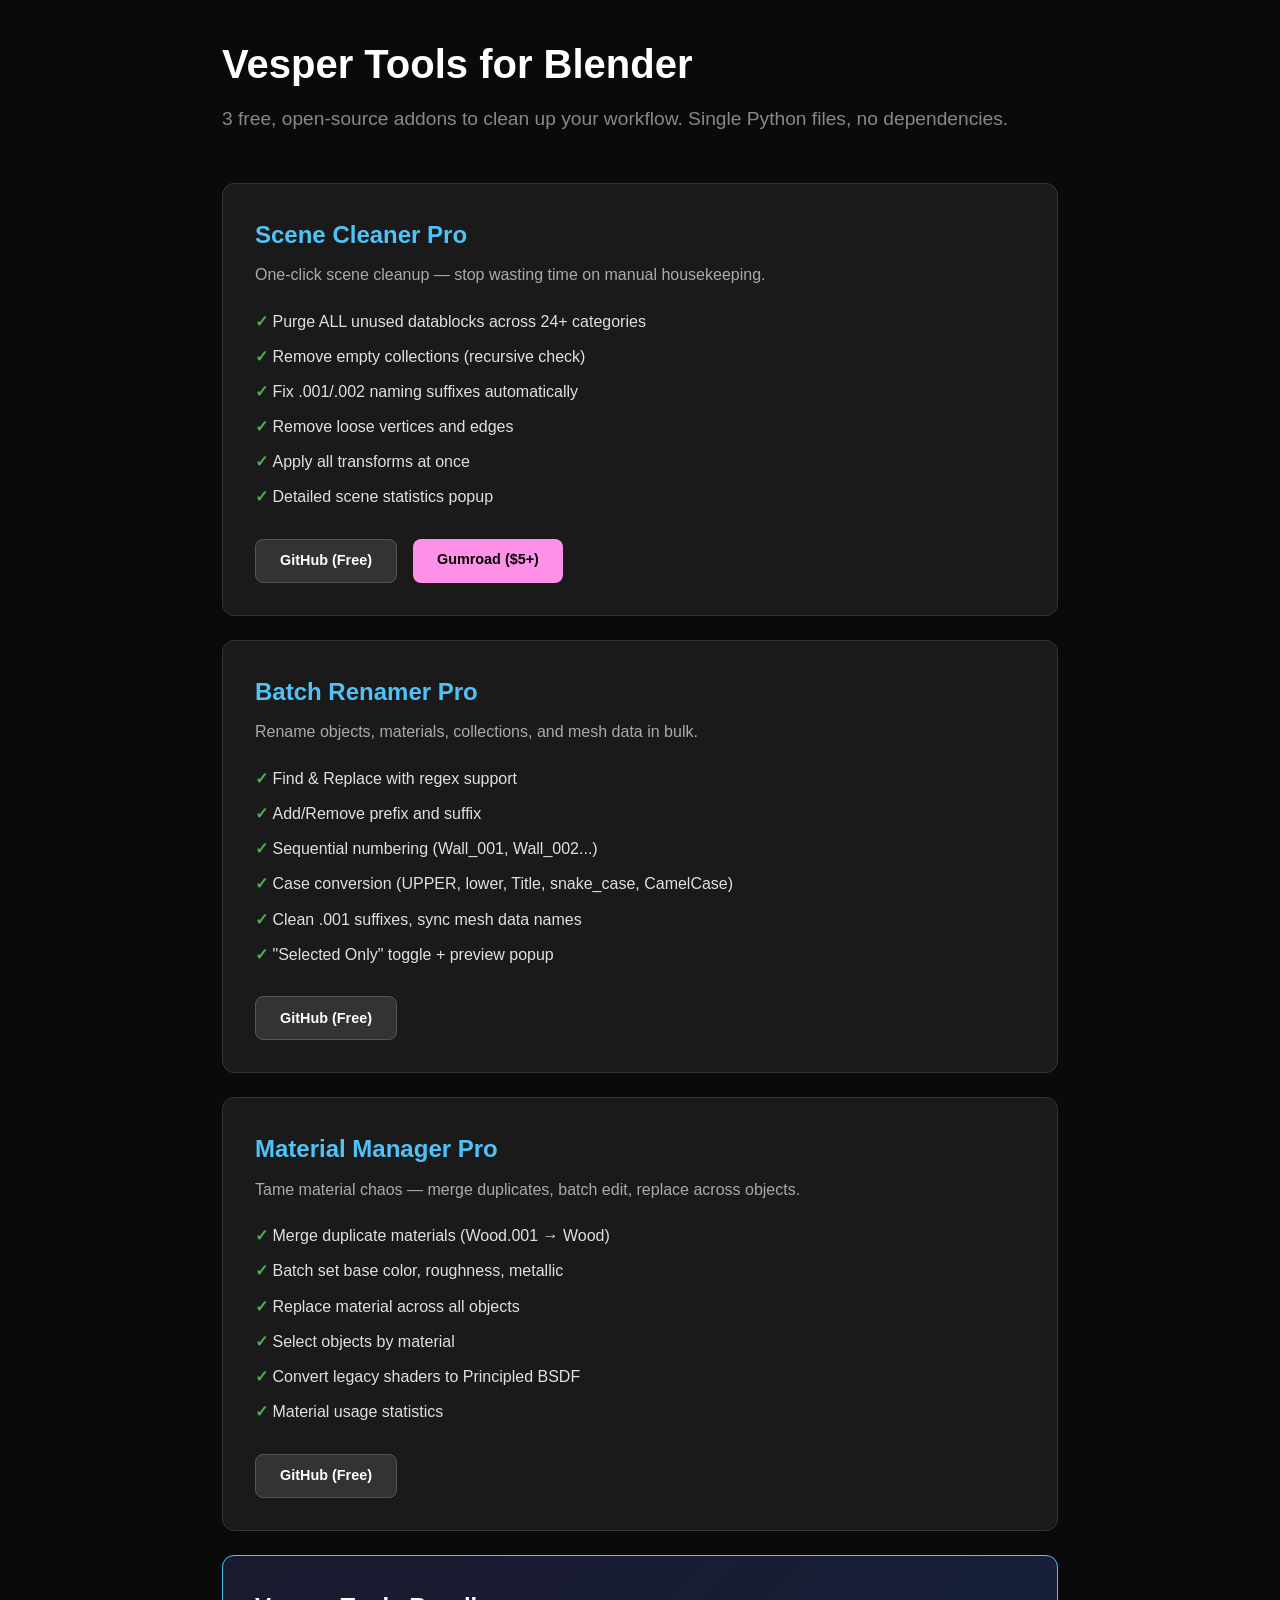
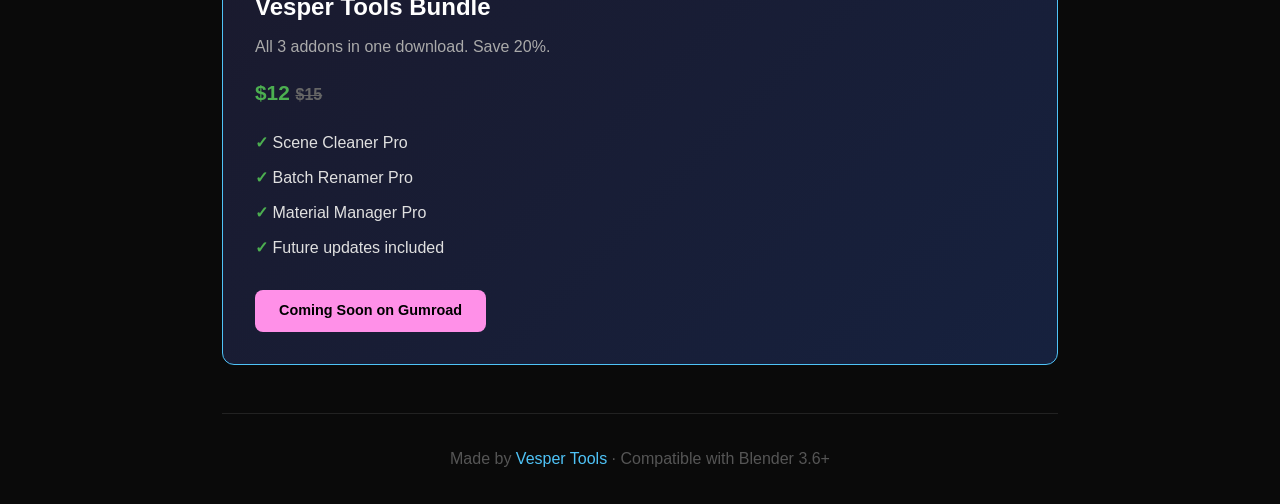
==== blender-tools.html @ 492ddee7 "Add Blender Tools landing page" ====
<!DOCTYPE html>
<html lang="en">
<head>
    <meta charset="UTF-8">
    <meta name="viewport" content="width=device-width, initial-scale=1.0">
    <title>Vesper Tools — Free Blender Addons</title>
    <meta name="description" content="3 free open-source Blender addons: Scene Cleaner Pro, Batch Renamer Pro, Material Manager Pro. One-click cleanup, bulk renaming, material management.">
    <style>
        * { margin: 0; padding: 0; box-sizing: border-box; }
        body { font-family: -apple-system, BlinkMacSystemFont, 'Segoe UI', sans-serif; background: #0a0a0a; color: #e0e0e0; line-height: 1.6; }
        .container { max-width: 900px; margin: 0 auto; padding: 2rem; }
        h1 { font-size: 2.5rem; margin-bottom: 0.5rem; color: #fff; }
        .subtitle { color: #888; font-size: 1.2rem; margin-bottom: 3rem; }
        .addon { background: #1a1a1a; border: 1px solid #333; border-radius: 12px; padding: 2rem; margin-bottom: 1.5rem; }
        .addon h2 { color: #4fc3f7; margin-bottom: 0.5rem; font-size: 1.5rem; }
        .addon p { color: #aaa; margin-bottom: 1rem; }
        .features { list-style: none; margin-bottom: 1.5rem; }
        .features li { padding: 0.3rem 0; }
        .features li::before { content: "✓ "; color: #4caf50; font-weight: bold; }
        .links { display: flex; gap: 1rem; flex-wrap: wrap; }
        .links a { display: inline-block; padding: 0.6rem 1.5rem; border-radius: 8px; text-decoration: none; font-weight: 600; font-size: 0.9rem; }
        .btn-github { background: #333; color: #fff; border: 1px solid #555; }
        .btn-github:hover { background: #444; }
        .btn-gumroad { background: #ff90e8; color: #000; }
        .btn-gumroad:hover { background: #ff70d8; }
        .bundle { background: linear-gradient(135deg, #1a1a2e, #16213e); border: 1px solid #4fc3f7; }
        .bundle h2 { color: #fff; }
        .price { font-size: 1.3rem; color: #4caf50; font-weight: bold; margin: 1rem 0; }
        .price s { color: #666; font-size: 1rem; }
        footer { text-align: center; color: #555; margin-top: 3rem; padding-top: 2rem; border-top: 1px solid #222; }
        footer a { color: #4fc3f7; text-decoration: none; }
        @media (max-width: 600px) { h1 { font-size: 1.8rem; } .container { padding: 1rem; } }
    </style>
</head>
<body>
    <div class="container">
        <h1>Vesper Tools for Blender</h1>
        <p class="subtitle">3 free, open-source addons to clean up your workflow. Single Python files, no dependencies.</p>

        <div class="addon">
            <h2>Scene Cleaner Pro</h2>
            <p>One-click scene cleanup — stop wasting time on manual housekeeping.</p>
            <ul class="features">
                <li>Purge ALL unused datablocks across 24+ categories</li>
                <li>Remove empty collections (recursive check)</li>
                <li>Fix .001/.002 naming suffixes automatically</li>
                <li>Remove loose vertices and edges</li>
                <li>Apply all transforms at once</li>
                <li>Detailed scene statistics popup</li>
            </ul>
            <div class="links">
                <a href="https://github.com/vesper-astrena/blender-scene-cleaner" class="btn-github">GitHub (Free)</a>
                <a href="https://vesperfinch.gumroad.com/l/scene-cleaner-pro" class="btn-gumroad">Gumroad ($5+)</a>
            </div>
        </div>

        <div class="addon">
            <h2>Batch Renamer Pro</h2>
            <p>Rename objects, materials, collections, and mesh data in bulk.</p>
            <ul class="features">
                <li>Find & Replace with regex support</li>
                <li>Add/Remove prefix and suffix</li>
                <li>Sequential numbering (Wall_001, Wall_002...)</li>
                <li>Case conversion (UPPER, lower, Title, snake_case, CamelCase)</li>
                <li>Clean .001 suffixes, sync mesh data names</li>
                <li>"Selected Only" toggle + preview popup</li>
            </ul>
            <div class="links">
                <a href="https://github.com/vesper-astrena/blender-batch-renamer" class="btn-github">GitHub (Free)</a>
            </div>
        </div>

        <div class="addon">
            <h2>Material Manager Pro</h2>
            <p>Tame material chaos — merge duplicates, batch edit, replace across objects.</p>
            <ul class="features">
                <li>Merge duplicate materials (Wood.001 → Wood)</li>
                <li>Batch set base color, roughness, metallic</li>
                <li>Replace material across all objects</li>
                <li>Select objects by material</li>
                <li>Convert legacy shaders to Principled BSDF</li>
                <li>Material usage statistics</li>
            </ul>
            <div class="links">
                <a href="https://github.com/vesper-astrena/blender-material-manager" class="btn-github">GitHub (Free)</a>
            </div>
        </div>

        <div class="addon bundle">
            <h2>Vesper Tools Bundle</h2>
            <p>All 3 addons in one download. Save 20%.</p>
            <div class="price">$12 <s>$15</s></div>
            <ul class="features">
                <li>Scene Cleaner Pro</li>
                <li>Batch Renamer Pro</li>
                <li>Material Manager Pro</li>
                <li>Future updates included</li>
            </ul>
            <div class="links">
                <a href="#" class="btn-gumroad">Coming Soon on Gumroad</a>
            </div>
        </div>

        <footer>
            <p>Made by <a href="https://github.com/vesper-astrena">Vesper Tools</a> · Compatible with Blender 3.6+</p>
        </footer>
    </div>
</body>
</html>
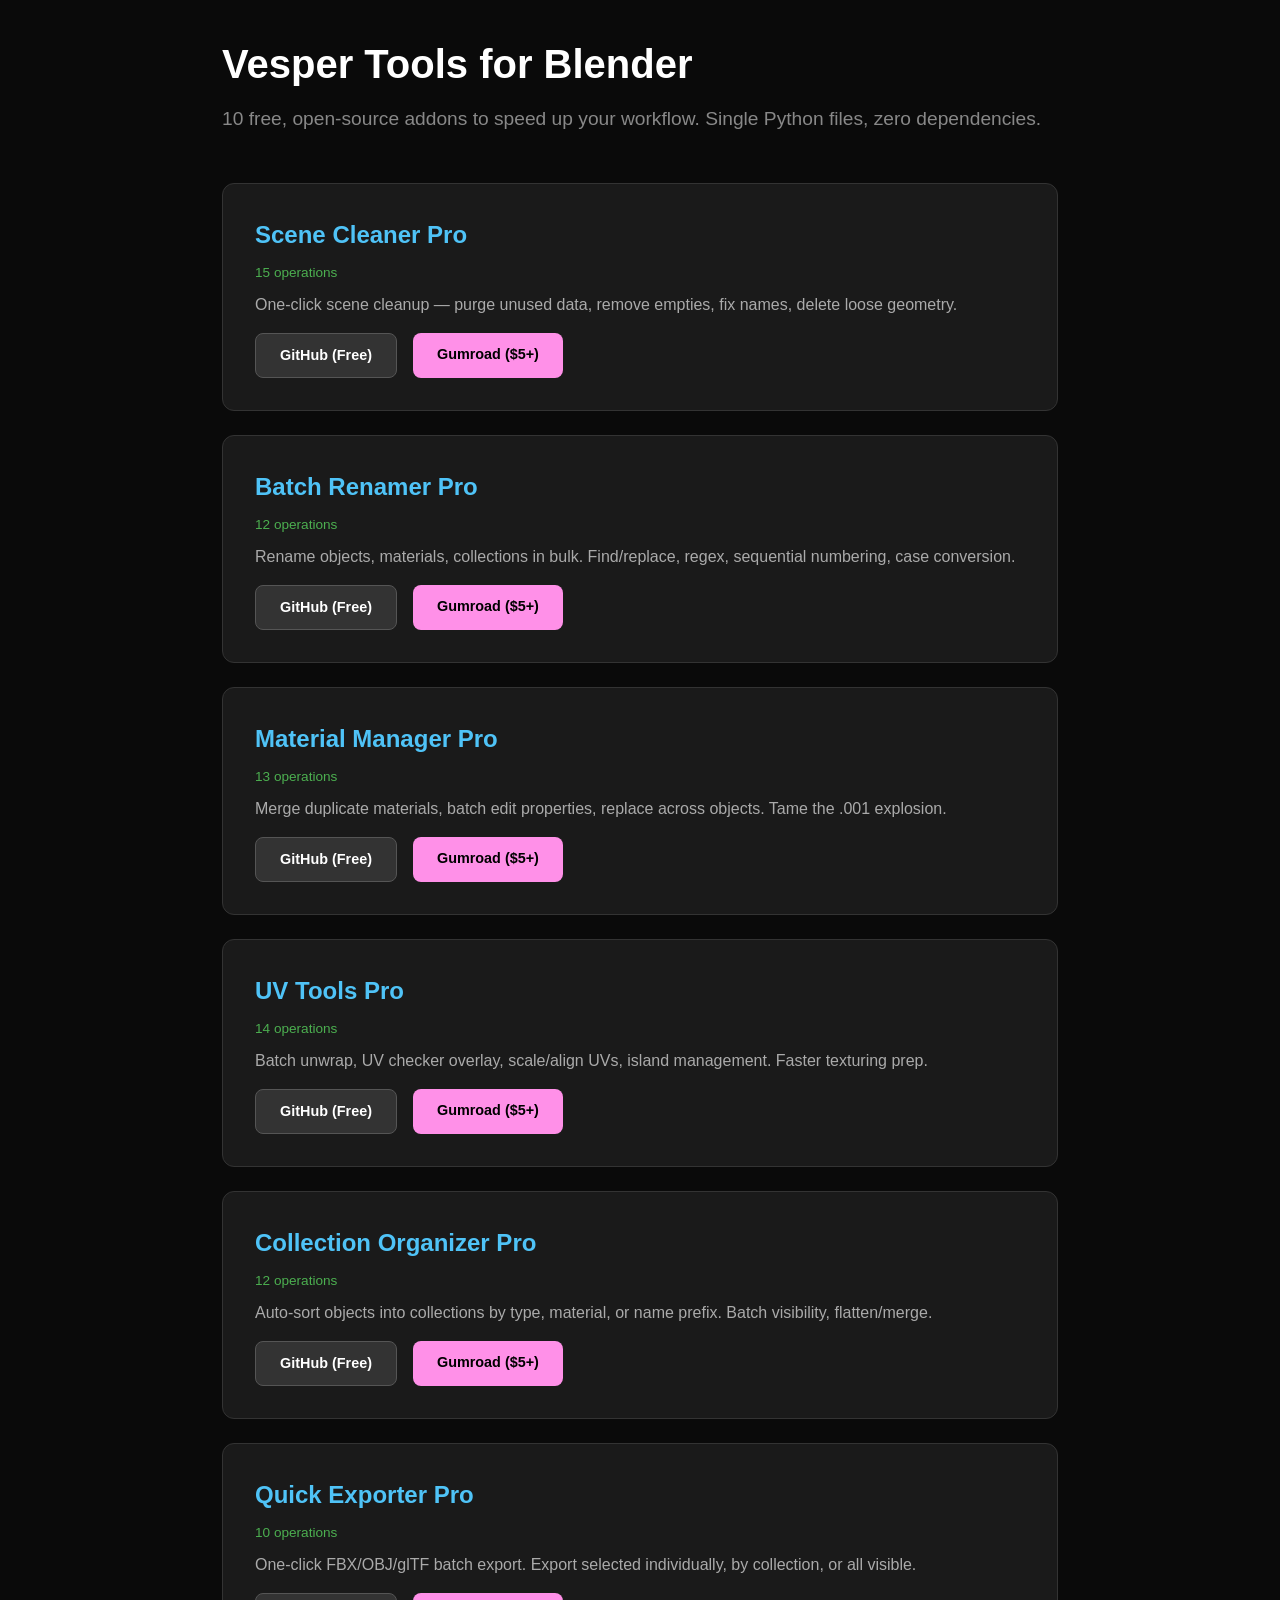
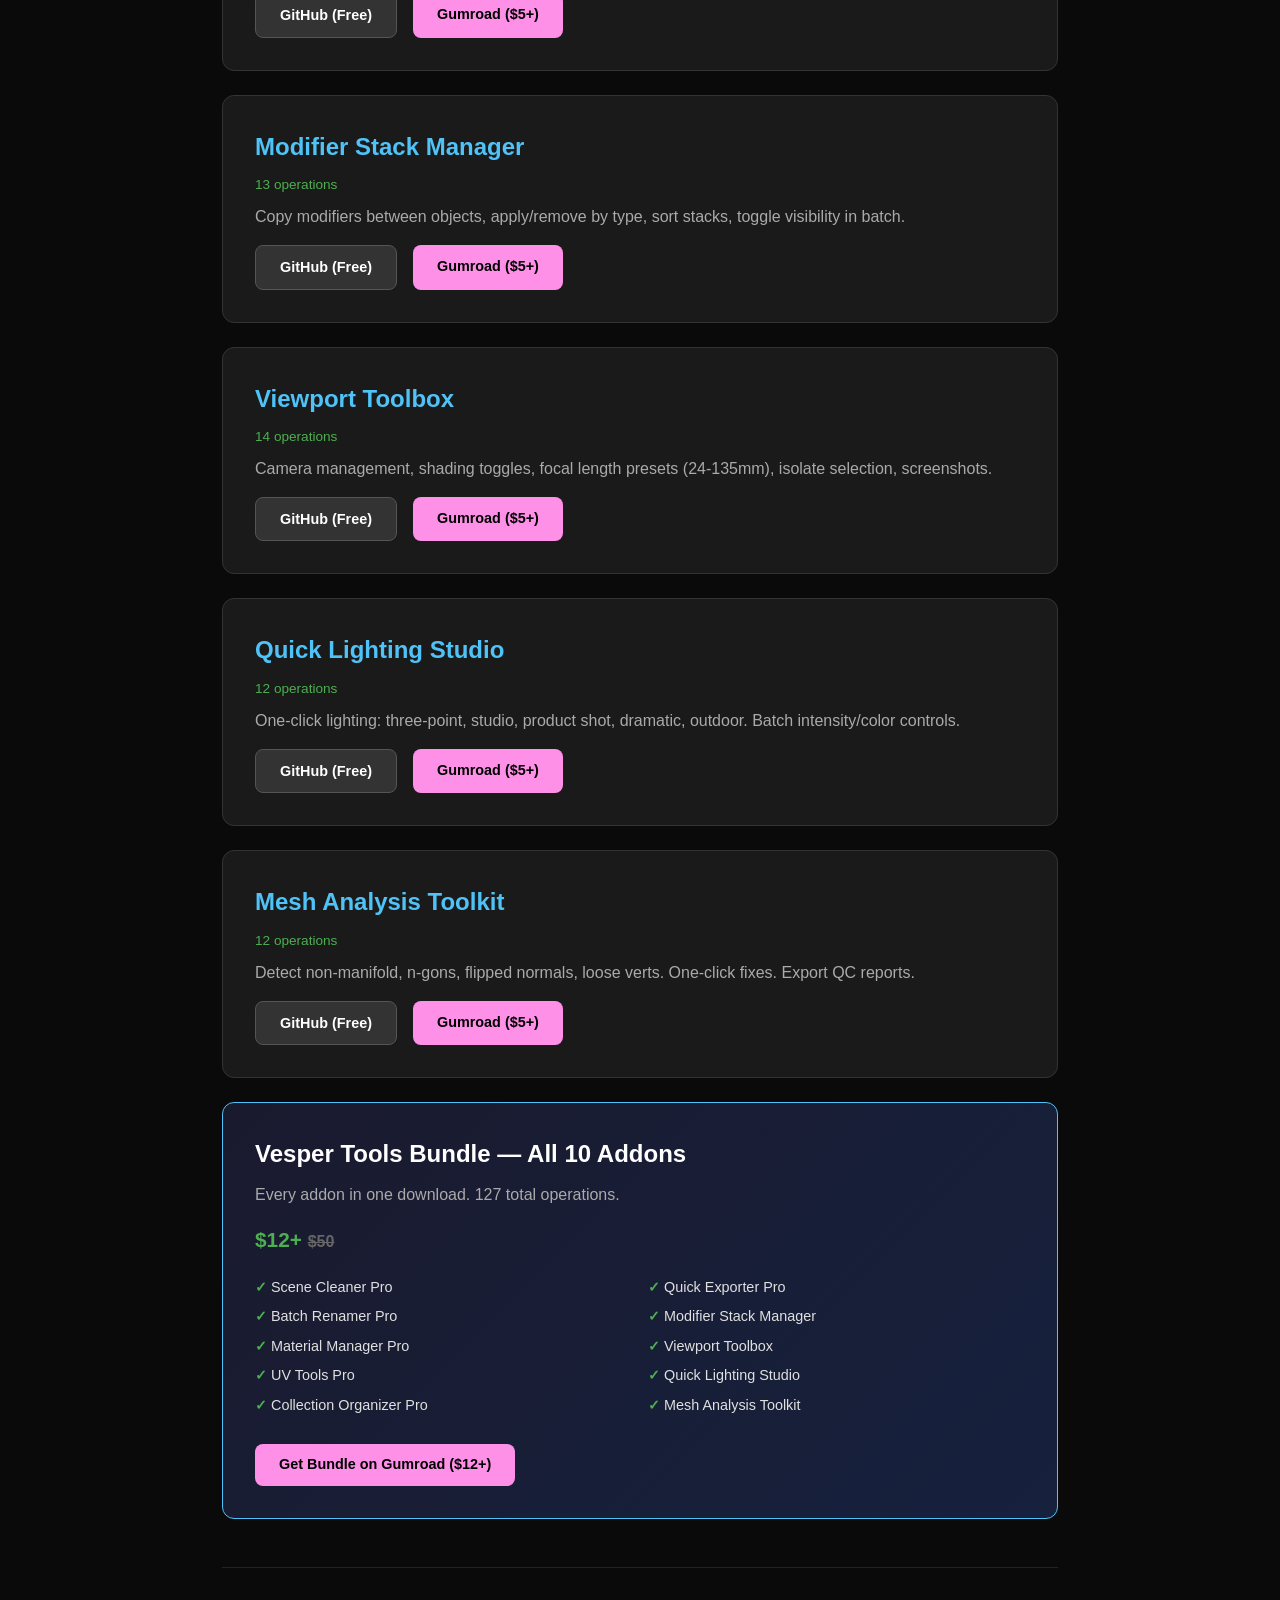
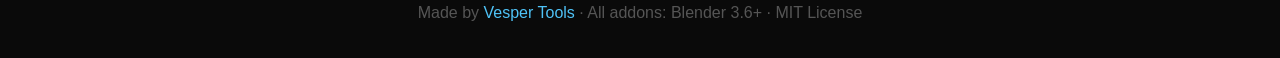
==== commit fe7fc353: "Update landing page: 10 Blender addons" ====
--- a/blender-tools.html
+++ b/blender-tools.html
@@ -3,8 +3,8 @@
 <head>
     <meta charset="UTF-8">
     <meta name="viewport" content="width=device-width, initial-scale=1.0">
-    <title>Vesper Tools — Free Blender Addons</title>
-    <meta name="description" content="3 free open-source Blender addons: Scene Cleaner Pro, Batch Renamer Pro, Material Manager Pro. One-click cleanup, bulk renaming, material management.">
+    <title>Vesper Tools — 10 Free Blender Addons</title>
+    <meta name="description" content="10 free open-source Blender addons: scene cleanup, batch renaming, material management, UV tools, collection organizer, batch export, modifier manager, viewport controls, lighting presets, mesh QC.">
     <style>
         * { margin: 0; padding: 0; box-sizing: border-box; }
         body { font-family: -apple-system, BlinkMacSystemFont, 'Segoe UI', sans-serif; background: #0a0a0a; color: #e0e0e0; line-height: 1.6; }
@@ -13,9 +13,10 @@
         .subtitle { color: #888; font-size: 1.2rem; margin-bottom: 3rem; }
         .addon { background: #1a1a1a; border: 1px solid #333; border-radius: 12px; padding: 2rem; margin-bottom: 1.5rem; }
         .addon h2 { color: #4fc3f7; margin-bottom: 0.5rem; font-size: 1.5rem; }
+        .addon .ops { color: #4caf50; font-size: 0.85rem; margin-bottom: 0.5rem; }
         .addon p { color: #aaa; margin-bottom: 1rem; }
         .features { list-style: none; margin-bottom: 1.5rem; }
-        .features li { padding: 0.3rem 0; }
+        .features li { padding: 0.2rem 0; }
         .features li::before { content: "✓ "; color: #4caf50; font-weight: bold; }
         .links { display: flex; gap: 1rem; flex-wrap: wrap; }
         .links a { display: inline-block; padding: 0.6rem 1.5rem; border-radius: 8px; text-decoration: none; font-weight: 600; font-size: 0.9rem; }
@@ -27,27 +28,22 @@
         .bundle h2 { color: #fff; }
         .price { font-size: 1.3rem; color: #4caf50; font-weight: bold; margin: 1rem 0; }
         .price s { color: #666; font-size: 1rem; }
+        .grid { display: grid; grid-template-columns: 1fr 1fr; gap: 1rem; }
+        .grid .features li { font-size: 0.9rem; }
         footer { text-align: center; color: #555; margin-top: 3rem; padding-top: 2rem; border-top: 1px solid #222; }
         footer a { color: #4fc3f7; text-decoration: none; }
-        @media (max-width: 600px) { h1 { font-size: 1.8rem; } .container { padding: 1rem; } }
+        @media (max-width: 600px) { h1 { font-size: 1.8rem; } .container { padding: 1rem; } .grid { grid-template-columns: 1fr; } }
     </style>
 </head>
 <body>
     <div class="container">
         <h1>Vesper Tools for Blender</h1>
-        <p class="subtitle">3 free, open-source addons to clean up your workflow. Single Python files, no dependencies.</p>
+        <p class="subtitle">10 free, open-source addons to speed up your workflow. Single Python files, zero dependencies.</p>
 
         <div class="addon">
             <h2>Scene Cleaner Pro</h2>
-            <p>One-click scene cleanup — stop wasting time on manual housekeeping.</p>
-            <ul class="features">
-                <li>Purge ALL unused datablocks across 24+ categories</li>
-                <li>Remove empty collections (recursive check)</li>
-                <li>Fix .001/.002 naming suffixes automatically</li>
-                <li>Remove loose vertices and edges</li>
-                <li>Apply all transforms at once</li>
-                <li>Detailed scene statistics popup</li>
-            </ul>
+            <div class="ops">15 operations</div>
+            <p>One-click scene cleanup — purge unused data, remove empties, fix names, delete loose geometry.</p>
             <div class="links">
                 <a href="https://github.com/vesper-astrena/blender-scene-cleaner" class="btn-github">GitHub (Free)</a>
                 <a href="https://vesperfinch.gumroad.com/l/scene-cleaner-pro" class="btn-gumroad">Gumroad ($5+)</a>
@@ -56,53 +52,121 @@
 
         <div class="addon">
             <h2>Batch Renamer Pro</h2>
-            <p>Rename objects, materials, collections, and mesh data in bulk.</p>
-            <ul class="features">
-                <li>Find & Replace with regex support</li>
-                <li>Add/Remove prefix and suffix</li>
-                <li>Sequential numbering (Wall_001, Wall_002...)</li>
-                <li>Case conversion (UPPER, lower, Title, snake_case, CamelCase)</li>
-                <li>Clean .001 suffixes, sync mesh data names</li>
-                <li>"Selected Only" toggle + preview popup</li>
-            </ul>
+            <div class="ops">12 operations</div>
+            <p>Rename objects, materials, collections in bulk. Find/replace, regex, sequential numbering, case conversion.</p>
             <div class="links">
                 <a href="https://github.com/vesper-astrena/blender-batch-renamer" class="btn-github">GitHub (Free)</a>
+                <a href="https://vesperfinch.gumroad.com/" class="btn-gumroad">Gumroad ($5+)</a>
             </div>
         </div>
 
         <div class="addon">
             <h2>Material Manager Pro</h2>
-            <p>Tame material chaos — merge duplicates, batch edit, replace across objects.</p>
-            <ul class="features">
-                <li>Merge duplicate materials (Wood.001 → Wood)</li>
-                <li>Batch set base color, roughness, metallic</li>
-                <li>Replace material across all objects</li>
-                <li>Select objects by material</li>
-                <li>Convert legacy shaders to Principled BSDF</li>
-                <li>Material usage statistics</li>
-            </ul>
+            <div class="ops">13 operations</div>
+            <p>Merge duplicate materials, batch edit properties, replace across objects. Tame the .001 explosion.</p>
             <div class="links">
                 <a href="https://github.com/vesper-astrena/blender-material-manager" class="btn-github">GitHub (Free)</a>
+                <a href="https://vesperfinch.gumroad.com/" class="btn-gumroad">Gumroad ($5+)</a>
+            </div>
+        </div>
+
+        <div class="addon">
+            <h2>UV Tools Pro</h2>
+            <div class="ops">14 operations</div>
+            <p>Batch unwrap, UV checker overlay, scale/align UVs, island management. Faster texturing prep.</p>
+            <div class="links">
+                <a href="https://github.com/vesper-astrena/blender-uv-tools" class="btn-github">GitHub (Free)</a>
+                <a href="https://vesperfinch.gumroad.com/" class="btn-gumroad">Gumroad ($5+)</a>
+            </div>
+        </div>
+
+        <div class="addon">
+            <h2>Collection Organizer Pro</h2>
+            <div class="ops">12 operations</div>
+            <p>Auto-sort objects into collections by type, material, or name prefix. Batch visibility, flatten/merge.</p>
+            <div class="links">
+                <a href="https://github.com/vesper-astrena/blender-collection-organizer" class="btn-github">GitHub (Free)</a>
+                <a href="https://vesperfinch.gumroad.com/" class="btn-gumroad">Gumroad ($5+)</a>
+            </div>
+        </div>
+
+        <div class="addon">
+            <h2>Quick Exporter Pro</h2>
+            <div class="ops">10 operations</div>
+            <p>One-click FBX/OBJ/glTF batch export. Export selected individually, by collection, or all visible.</p>
+            <div class="links">
+                <a href="https://github.com/vesper-astrena/blender-quick-exporter" class="btn-github">GitHub (Free)</a>
+                <a href="https://vesperfinch.gumroad.com/" class="btn-gumroad">Gumroad ($5+)</a>
+            </div>
+        </div>
+
+        <div class="addon">
+            <h2>Modifier Stack Manager</h2>
+            <div class="ops">13 operations</div>
+            <p>Copy modifiers between objects, apply/remove by type, sort stacks, toggle visibility in batch.</p>
+            <div class="links">
+                <a href="https://github.com/vesper-astrena/blender-modifier-manager" class="btn-github">GitHub (Free)</a>
+                <a href="https://vesperfinch.gumroad.com/" class="btn-gumroad">Gumroad ($5+)</a>
+            </div>
+        </div>
+
+        <div class="addon">
+            <h2>Viewport Toolbox</h2>
+            <div class="ops">14 operations</div>
+            <p>Camera management, shading toggles, focal length presets (24-135mm), isolate selection, screenshots.</p>
+            <div class="links">
+                <a href="https://github.com/vesper-astrena/blender-viewport-toolbox" class="btn-github">GitHub (Free)</a>
+                <a href="https://vesperfinch.gumroad.com/" class="btn-gumroad">Gumroad ($5+)</a>
+            </div>
+        </div>
+
+        <div class="addon">
+            <h2>Quick Lighting Studio</h2>
+            <div class="ops">12 operations</div>
+            <p>One-click lighting: three-point, studio, product shot, dramatic, outdoor. Batch intensity/color controls.</p>
+            <div class="links">
+                <a href="https://github.com/vesper-astrena/blender-quick-lighting" class="btn-github">GitHub (Free)</a>
+                <a href="https://vesperfinch.gumroad.com/" class="btn-gumroad">Gumroad ($5+)</a>
+            </div>
+        </div>
+
+        <div class="addon">
+            <h2>Mesh Analysis Toolkit</h2>
+            <div class="ops">12 operations</div>
+            <p>Detect non-manifold, n-gons, flipped normals, loose verts. One-click fixes. Export QC reports.</p>
+            <div class="links">
+                <a href="https://github.com/vesper-astrena/blender-mesh-analysis" class="btn-github">GitHub (Free)</a>
+                <a href="https://vesperfinch.gumroad.com/" class="btn-gumroad">Gumroad ($5+)</a>
             </div>
         </div>
 
         <div class="addon bundle">
-            <h2>Vesper Tools Bundle</h2>
-            <p>All 3 addons in one download. Save 20%.</p>
-            <div class="price">$12 <s>$15</s></div>
-            <ul class="features">
-                <li>Scene Cleaner Pro</li>
-                <li>Batch Renamer Pro</li>
-                <li>Material Manager Pro</li>
-                <li>Future updates included</li>
-            </ul>
+            <h2>Vesper Tools Bundle — All 10 Addons</h2>
+            <p>Every addon in one download. 127 total operations.</p>
+            <div class="price">$12+ <s>$50</s></div>
+            <div class="grid">
+                <ul class="features">
+                    <li>Scene Cleaner Pro</li>
+                    <li>Batch Renamer Pro</li>
+                    <li>Material Manager Pro</li>
+                    <li>UV Tools Pro</li>
+                    <li>Collection Organizer Pro</li>
+                </ul>
+                <ul class="features">
+                    <li>Quick Exporter Pro</li>
+                    <li>Modifier Stack Manager</li>
+                    <li>Viewport Toolbox</li>
+                    <li>Quick Lighting Studio</li>
+                    <li>Mesh Analysis Toolkit</li>
+                </ul>
+            </div>
             <div class="links">
-                <a href="#" class="btn-gumroad">Coming Soon on Gumroad</a>
+                <a href="https://vesperfinch.gumroad.com/" class="btn-gumroad">Get Bundle on Gumroad ($12+)</a>
             </div>
         </div>
 
         <footer>
-            <p>Made by <a href="https://github.com/vesper-astrena">Vesper Tools</a> · Compatible with Blender 3.6+</p>
+            <p>Made by <a href="https://github.com/vesper-astrena">Vesper Tools</a> · All addons: Blender 3.6+ · MIT License</p>
         </footer>
     </div>
 </body>
